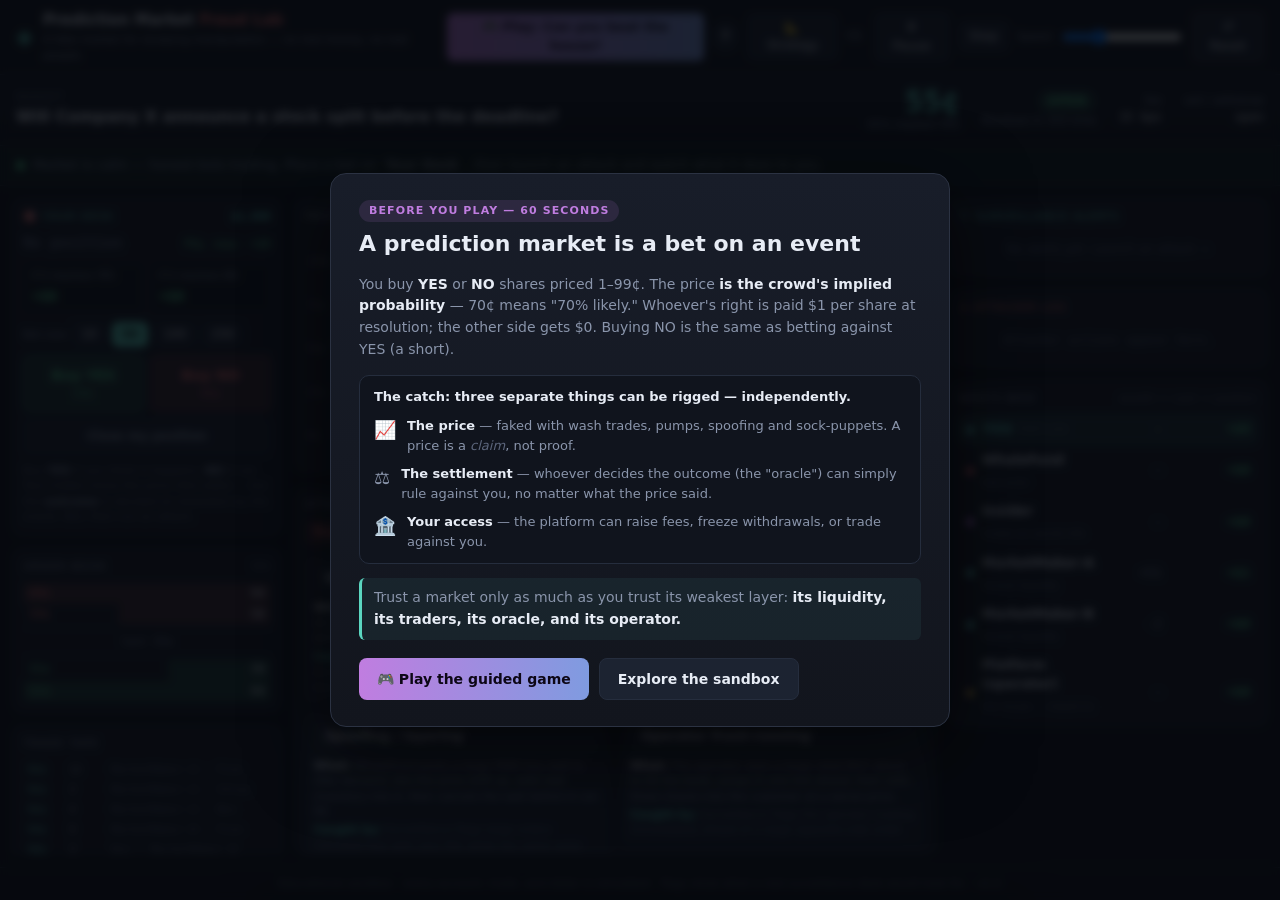
==== index.html @ 81615d9c "Story Mode: move Trade Tape to the (otherwise empty) right column (v1.2) In story mode the surveilla" ====
<!DOCTYPE html>
<html lang="en">
<head>
  <meta charset="UTF-8">
  <meta name="viewport" content="width=device-width, initial-scale=1.0">
  <title>Prediction Market Fraud Lab</title>
  <link rel="stylesheet" href="styles.css?v=12">
</head>
<body>
  <header class="topbar">
    <div class="brand">
      <span class="logo">◈</span>
      <div>
        <div class="btitle">Prediction Market <span>Fraud Lab</span></div>
        <div class="bsub">A fake market for studying manipulation — no real money, no real people.</div>
      </div>
    </div>
    <div class="controls">
      <button id="story-mode" class="story-cta">🎮 Play: Can you beat the house?</button>
      <button id="exit-story" class="warn">✕ Exit story</button>
      <button id="help-btn" title="How this works" aria-label="How this works">?</button>
      <button id="strategy-btn" title="Optimal strategy (game theory)" aria-label="Optimal strategy">📐 Strategy</button>
      <span class="tickno" id="tickno" title="Simulation tick (time step)">t0</span>
      <button id="pause" aria-label="Pause or resume the simulation">⏸ Pause</button>
      <button id="step" aria-label="Advance one tick">Step</button>
      <label class="speed-label" for="speed">Speed</label>
      <input id="speed" type="range" min="100" max="1000" value="350" aria-label="Simulation speed">
      <button id="reset" class="warn" title="Starts a brand-new simulation (clears the market and your money)" aria-label="Reset — start a new simulation">↺ Reset</button>
    </div>
  </header>

  <section class="marketbar">
    <div class="mq">
      <div class="mqlabel">MARKET</div>
      <div id="question" class="mqtext"></div>
      <div id="resnote" class="resnote"></div>
    </div>
    <div class="mstats">
      <div class="stat"><div id="price" class="big">--</div><div class="sl" id="prob">--</div></div>
      <div class="stat"><div id="status" class="status open">OPEN</div><div class="sl" id="countdown">--</div></div>
      <div class="stat small"><div class="sl">fee</div><div id="fee">15 bps</div></div>
      <div class="stat small"><div class="sl">sell / withdraw</div><div id="frozen" title="Can you exit your position right now?">open</div></div>
    </div>
  </section>

  <div id="banner" class="banner calm"></div>

  <main class="grid">
    <!-- left: your desk + order book + tape -->
    <div class="col left">
      <div class="panel desk">
        <div class="ptitle">🎯 Your Desk <span id="you-cash">$1,000</span></div>
        <div class="posrow">
          <div id="you-pos" class="posbig flat">No position</div>
          <div id="you-now" class="posnow up">P&L now: +$0</div>
        </div>
        <div class="payouts">
          <div class="pay"><span>If it resolves YES</span><b id="pay-yes" class="up">+$0</b></div>
          <div class="pay"><span>If it resolves NO</span><b id="pay-no" class="up">+$0</b></div>
        </div>
        <div id="you-impact" class="you-impact"></div>
        <div class="qtyrow">
          <span>Bet size</span>
          <button class="qbtn" data-q="10">10</button>
          <button class="qbtn" data-q="50">50</button>
          <button class="qbtn" data-q="100">100</button>
          <button class="qbtn" data-q="250">250</button>
        </div>
        <div class="tradebtns">
          <button id="buy-yes" class="tb yes">Buy YES <small id="yes-price">--</small></button>
          <button id="buy-no" class="tb no">Buy NO <small id="no-price">--</small></button>
        </div>
        <button id="close-pos" class="tb close">Close my position</button>
        <div class="deskhint">Buy <b>YES</b> if you think it happens, <b>NO</b> if not. Your trades move the price (the odds) — but the <b>outcome</b> is decided at resolution by the oracle. Bet, then run an attack.</div>
      </div>

      <div class="panel">
        <div class="ptitle">Order Book <span>YES</span></div>
        <div id="book" class="book"></div>
      </div>
      <div class="panel" id="panel-tape">
        <div class="ptitle">Trade Tape</div>
        <div id="tape" class="tape"></div>
      </div>
    </div>

    <!-- center: chart + attack console -->
    <div class="col center">
      <div class="panel chartpanel">
        <div class="ptitle">Price / Implied Probability <span>0–100¢ = implied % chance of YES</span></div>
        <canvas id="chart" role="img" aria-label="Price chart"></canvas>
        <div id="chart-sr" class="sr-only" aria-live="polite"></div>
      </div>

      <div id="lesson" class="lesson-card" role="region" aria-label="Attack lesson"></div>

      <div class="panel console">
        <div class="ptitle">Attack Console <span>click to run a manipulation against the live market</span></div>
        <div class="cats">
          <div class="catcol">
            <div class="cathead trade">Trade-based</div>
            <div id="cat-trade"></div>
          </div>
          <div class="catcol">
            <div class="cathead structure">Market structure</div>
            <div id="cat-structure"></div>
          </div>
          <div class="catcol">
            <div class="cathead oracle">Oracle / resolution</div>
            <div id="cat-oracle"></div>
            <div class="resolvebox">
              <div class="rlabel">Resolve the market:</div>
              <button id="resolve-honest" class="rbtn good">Honest</button>
              <button id="resolve-yes" class="rbtn bad">Corrupt → YES</button>
              <button id="resolve-no" class="rbtn bad">Corrupt → NO</button>
            </div>
          </div>
          <div class="catcol">
            <div class="cathead operator">Platform / operator</div>
            <div id="cat-operator"></div>
          </div>
        </div>
      </div>
    </div>

    <!-- right: surveillance + attackers + leaderboard -->
    <div class="col right">
      <div class="panel" id="panel-surv">
        <div class="ptitle surv">🛡 Surveillance Alerts</div>
        <div id="alerts" class="alerts"></div>
      </div>
      <div class="panel" id="panel-attacklog">
        <div class="ptitle atk">☠ Attacker Log</div>
        <div id="attacklog" class="attacklog"></div>
      </div>
      <div class="panel" id="panel-traders">
        <div class="ptitle">Who's Who <span>wealth = cash + position</span></div>
        <div id="traders" class="traders"></div>
      </div>
    </div>
  </main>

  <div id="toast" class="toast"></div>

  <!-- story mode: coach bar + reveal modal -->
  <div id="story-coach" class="story-coach">
    <div class="coach-main">
      <div class="coach-text"></div>
      <div id="dd-panel" class="dd-panel"></div>
    </div>
    <div class="coach-actions">
      <button class="story-btn coach-toggle on" id="coach-toggle" title="Toggle live coaching">🎓 Coach: ON</button>
      <span class="coach-spacer"></span>
      <button class="story-btn" id="coach-walk">🚶 Walk away</button>
      <button class="story-btn primary" id="coach-lockin">Lock in my bet ▶</button>
    </div>
  </div>
  <div id="story-modal" class="story-modal">
    <div class="story-card"></div>
  </div>

  <!-- game-theory strategy primer -->
  <div id="strategy-modal" class="story-modal">
    <div class="story-card"></div>
  </div>

  <!-- one-time framing / primer (reuses story-modal styling) -->
  <div id="primer-modal" class="story-modal">
    <div class="story-card">
      <div class="story-tag">Before you play — 60 seconds</div>
      <h2>A prediction market is a bet on an event</h2>
      <p>You buy <b class="up">YES</b> or <b class="down">NO</b> shares priced 1–99¢. The price <b>is the crowd's implied probability</b> — 70¢ means "70% likely." Whoever's right is paid $1 per share at resolution; the other side gets $0. Buying NO is the same as betting against YES (a short).</p>
      <div class="primer-stack">
        <div class="ps-head">The catch: three separate things can be rigged — independently.</div>
        <div class="ps-row"><span class="ps-ico">📈</span><div><b>The price</b> — faked with wash trades, pumps, spoofing and sock-puppets. A price is a <i>claim</i>, not proof.</div></div>
        <div class="ps-row"><span class="ps-ico">⚖️</span><div><b>The settlement</b> — whoever decides the outcome (the "oracle") can simply rule against you, no matter what the price said.</div></div>
        <div class="ps-row"><span class="ps-ico">🏦</span><div><b>Your access</b> — the platform can raise fees, freeze withdrawals, or trade against you.</div></div>
      </div>
      <p class="primer-tp">Trust a market only as much as you trust its weakest layer: <b>its liquidity, its traders, its oracle, and its operator.</b></p>
      <div class="story-actions">
        <button class="story-btn primary" id="primer-play">🎮 Play the guided game</button>
        <button class="story-btn" id="primer-explore">Explore the sandbox</button>
      </div>
    </div>
  </div>

  <!-- graceful startup failure -->
  <div id="startup-error" class="startup-error">
    <div class="se-card">
      <div class="se-title">⚠️ The simulation couldn't start</div>
      <div class="se-detail"></div>
      <button class="story-btn" onclick="location.reload()">Reload</button>
    </div>
  </div>

  <footer class="foot">
    Educational sandbox · every account, trade, and dollar is simulated · flags show what a real surveillance desk would look for.
    <span class="ver" id="ver"></span>
  </footer>

  <script src="js/engine.js?v=12"></script>
  <script src="js/bots.js?v=12"></script>
  <script src="js/scenarios.js?v=12"></script>
  <script src="js/surveillance.js?v=12"></script>
  <script src="js/story.js?v=12"></script>
  <script src="js/replay.js?v=12"></script>
  <script src="js/ui.js?v=12"></script>
  <script src="js/main.js?v=12"></script>
  <script src="js/smoketest.js?v=12"></script>
</body>
</html>
---- styles.css ----
:root{
  --bg:#0d1017; --panel:#161b26; --panel2:#1c2331; --line:#252d3d;
  --ink:#e7ecf5; --dim:#8a95ab; --dimmer:#5c667c;
  --teal:#5bd6c0; --red:#ef6f6c; --amber:#e0b341; --purple:#c07de0; --blue:#7f9be0;
  --up:#4fd18b; --down:#ef6f6c;
}
*{box-sizing:border-box}
html,body{margin:0;height:100%}
body{
  background:var(--bg); color:var(--ink);
  font:13px/1.45 ui-sans-serif,system-ui,-apple-system,Segoe UI,Roboto,sans-serif;
  display:flex; flex-direction:column; min-height:100vh;
}
button{font:inherit;cursor:pointer;border:1px solid var(--line);background:var(--panel2);color:var(--ink);
  border-radius:6px;padding:5px 10px}
button:hover{border-color:var(--dim)}
button.warn{border-color:#5a3a3a}
.bad{color:var(--red)} .good{color:var(--up)}

/* top bar */
.topbar{display:flex;justify-content:space-between;align-items:center;padding:10px 16px;
  border-bottom:1px solid var(--line);background:#10141d}
.brand{display:flex;gap:10px;align-items:center}
.logo{font-size:22px;color:var(--teal)}
.btitle{font-weight:700;font-size:15px}
.btitle span{color:var(--red)}
.bsub{color:var(--dim);font-size:11px}
.controls{display:flex;gap:8px;align-items:center}
.tickno{font-family:ui-monospace,monospace;color:var(--dim);margin-right:4px}
#speed{width:120px}

/* market bar */
.marketbar{display:flex;justify-content:space-between;align-items:center;gap:20px;
  padding:12px 16px;background:linear-gradient(180deg,#141a26,#10141d);border-bottom:1px solid var(--line)}
.mqlabel{font-size:10px;letter-spacing:.12em;color:var(--dimmer)}
.mqtext{font-size:16px;font-weight:600;max-width:640px}
.resnote{display:none;margin-top:5px;font-size:12px;color:var(--amber);background:rgba(224,179,65,.08);
  padding:4px 8px;border-radius:5px;border:1px solid rgba(224,179,65,.25)}
.mstats{display:flex;gap:22px;align-items:center}
.stat{text-align:right}
.stat .big{font-size:30px;font-weight:800;font-family:ui-monospace,monospace;color:var(--teal);line-height:1}
.stat .sl{font-size:11px;color:var(--dim)}
.stat.small{font-size:12px}
.stat.small #fee,.stat.small #frozen{font-family:ui-monospace,monospace}
#frozen.bad{color:var(--red);font-weight:700}
.status{display:inline-block;padding:3px 10px;border-radius:20px;font-weight:700;font-size:12px;letter-spacing:.05em}
.status.open{background:rgba(79,209,139,.15);color:var(--up)}
.status.frozen{background:rgba(224,179,65,.15);color:var(--amber)}
.status.resolved{background:rgba(127,155,224,.15);color:var(--blue)}

/* narration banner */
.banner{padding:10px 16px;font-size:13px;display:flex;align-items:center;gap:8px;border-bottom:1px solid var(--line);min-height:40px}
.banner b{font-weight:700}
.banner .pdot{width:9px;height:9px;border-radius:50%;flex:0 0 auto;background:var(--up);box-shadow:0 0 0 0 rgba(79,209,139,.5);animation:pulse 1.8s infinite}
.banner.calm{background:rgba(79,209,139,.06);color:var(--dim)}
.banner.play{color:var(--ink)}
.banner.play .pdot{background:var(--red)}
.banner.play.trade{background:rgba(239,111,108,.12)} .banner.play.trade .pdot{background:var(--red)}
.banner.play.structure{background:rgba(127,155,224,.12)} .banner.play.structure .pdot{background:var(--blue)}
.banner.play.oracle{background:rgba(192,125,224,.12)} .banner.play.oracle .pdot{background:var(--purple)}
.banner.play.operator{background:rgba(224,179,65,.12)} .banner.play.operator .pdot{background:var(--amber)}
.banner .pactor{font-weight:700;color:var(--amber)}
.banner.warn{background:rgba(224,179,65,.14);color:var(--amber)}
.banner.resolved{background:rgba(127,155,224,.14);color:var(--ink)}
.banner .youtag{margin-left:6px;font-weight:700;color:var(--teal)}
@keyframes pulse{0%{box-shadow:0 0 0 0 rgba(239,111,108,.5)}70%{box-shadow:0 0 0 7px rgba(239,111,108,0)}100%{box-shadow:0 0 0 0 rgba(239,111,108,0)}}

/* your desk */
.desk{border:1px solid #2b6a5f;background:linear-gradient(180deg,#16241f,#161b26)}
.desk .ptitle{color:var(--teal)}
.desk .ptitle span{color:var(--teal);font-weight:700;font-family:ui-monospace,monospace}
.posrow{display:flex;justify-content:space-between;align-items:baseline;margin-bottom:8px}
.posbig{font-size:20px;font-weight:800;font-family:ui-monospace,monospace}
.posbig.yes{color:var(--up)} .posbig.no{color:var(--red)} .posbig.flat{color:var(--dimmer);font-size:15px}
.posnow{font-size:12px;font-family:ui-monospace,monospace}
.posnow.up{color:var(--up)} .posnow.down{color:var(--down)}
.payouts{display:grid;grid-template-columns:1fr 1fr;gap:6px;margin-bottom:9px}
.pay{background:#10151d;border:1px solid var(--line);border-radius:6px;padding:6px 8px;display:flex;flex-direction:column;gap:2px}
.pay span{font-size:10px;color:var(--dim)}
.pay b{font-family:ui-monospace,monospace;font-size:14px}
.pay .up{color:var(--up)} .pay .down{color:var(--down)}
.you-impact{display:none;font-size:12px;margin-bottom:9px;padding:7px 10px;border-radius:6px;line-height:1.4}
.you-impact b{font-family:ui-monospace,monospace}
.you-impact.up{background:rgba(79,209,139,.1);border:1px solid rgba(79,209,139,.3);color:var(--up)}
.you-impact.down{background:rgba(239,111,108,.1);border:1px solid rgba(239,111,108,.3);color:var(--down)}
.you-impact.hint{background:rgba(224,179,65,.08);border:1px solid rgba(224,179,65,.25);color:var(--amber)}

.qtyrow{display:flex;align-items:center;gap:5px;margin-bottom:8px;font-size:11px;color:var(--dim)}
.qbtn{padding:3px 9px;font-size:12px}
.qbtn.sel{background:var(--teal);color:#08120f;border-color:var(--teal);font-weight:700}
.tradebtns{display:grid;grid-template-columns:1fr 1fr;gap:6px;margin-bottom:6px}
.tb{font-weight:700;padding:9px;font-size:14px}
.tb small{display:block;font-weight:500;opacity:.8;font-size:11px}
.tb.yes{background:rgba(79,209,139,.15);border-color:#2b6a5f;color:var(--up)}
.tb.yes:hover{background:rgba(79,209,139,.28)}
.tb.no{background:rgba(239,111,108,.15);border-color:#6a3634;color:var(--red)}
.tb.no:hover{background:rgba(239,111,108,.28)}
.tb.close{width:100%;font-size:12px;font-weight:600;color:var(--dim)}
.tb:disabled{opacity:.4;cursor:not-allowed}
.deskhint{font-size:11px;color:var(--dimmer);margin-top:8px;line-height:1.4}
.deskhint b{color:var(--dim)}

/* toast */
.toast{position:fixed;left:50%;bottom:26px;transform:translateX(-50%) translateY(20px);
  background:#1c2331;border:1px solid var(--line);color:var(--ink);padding:10px 16px;border-radius:8px;
  font-size:13px;box-shadow:0 8px 30px rgba(0,0,0,.5);opacity:0;pointer-events:none;transition:.25s;max-width:70vw;z-index:50}
.toast.show{opacity:1;transform:translateX(-50%) translateY(0)}
.toast.bad{border-color:var(--red);color:#ffd9d8}
.toast.warn{border-color:var(--amber)}

/* grid */
.grid{display:grid;grid-template-columns:270px 1fr 320px;gap:12px;padding:12px;flex:1;min-height:0}
.col{display:flex;flex-direction:column;gap:12px;min-height:0;overflow-y:auto;overflow-x:hidden}
/* panels keep their natural height; the column scrolls if the stack is too tall
   (never shrink a panel below its content — that causes overlap) */
.panel{background:var(--panel);border:1px solid var(--line);border-radius:10px;padding:10px;min-height:0;flex:0 0 auto}
.ptitle{font-size:11px;letter-spacing:.08em;text-transform:uppercase;color:var(--dim);
  margin-bottom:8px;display:flex;justify-content:space-between;align-items:baseline}
.ptitle span{color:var(--dimmer);text-transform:none;letter-spacing:0;font-size:11px}
.ptitle.surv{color:var(--teal)} .ptitle.atk{color:var(--red)}

/* order book */
.book{font-family:ui-monospace,monospace;font-size:12px}
.brow{position:relative;display:flex;justify-content:space-between;padding:2px 6px;border-radius:3px}
.brow .depth{position:absolute;top:0;bottom:0;right:0;opacity:.18;border-radius:3px}
.depth.ask{background:var(--red)} .depth.bid{background:var(--up)}
.brow .bp,.brow .bq{position:relative;z-index:1}
.brow.ask .bp{color:var(--red)} .brow.bid .bp{color:var(--up)}
.bmid{text-align:center;color:var(--dim);padding:5px 0;border-top:1px dashed var(--line);border-bottom:1px dashed var(--line);margin:3px 0;font-size:11px}

/* tape */
.tape{font-family:ui-monospace,monospace;font-size:11px;max-height:220px;overflow:auto}
.trow{display:flex;gap:8px;padding:2px 4px;align-items:center}
.trow .tp{color:var(--teal);width:34px}
.trow .tq{color:var(--dim);width:34px}
.trow .tn{color:var(--dimmer);flex:1;white-space:nowrap;overflow:hidden;text-overflow:ellipsis}
.tag{font-size:9px;padding:1px 5px;border-radius:8px;text-transform:uppercase;letter-spacing:.05em}
.tag.wash{background:rgba(239,111,108,.2);color:var(--red)}

/* chart */
.chartpanel{flex:0 0 auto}
#chart{width:100%;height:230px;display:block}

/* console */
.console{flex:1;overflow:auto}
.cats{display:grid;grid-template-columns:1fr 1fr;gap:12px}
.cathead{font-weight:700;font-size:12px;padding:4px 8px;border-radius:6px;margin-bottom:8px;display:inline-block}
.cathead.trade{background:rgba(239,111,108,.15);color:var(--red)}
.cathead.structure{background:rgba(127,155,224,.15);color:var(--blue)}
.cathead.oracle{background:rgba(192,125,224,.15);color:var(--purple)}
.cathead.operator{background:rgba(224,179,65,.15);color:var(--amber)}
.attack{background:var(--panel2);border:1px solid var(--line);border-radius:8px;padding:8px;margin-bottom:8px}
.atk-btn{width:100%;text-align:left;font-weight:600;margin-bottom:6px;background:#222b3c}
.atk-btn:hover{background:#2a3550}
.atk-info{font-size:11px;color:var(--dim);line-height:1.4}
.atk-info b{color:var(--ink);font-weight:600}
.atk-how{margin-top:3px;color:var(--dimmer)}
.atk-how b{color:var(--teal)}
.resolvebox{background:var(--panel2);border:1px solid var(--line);border-radius:8px;padding:8px;margin-top:4px}
.rlabel{font-size:11px;color:var(--dim);margin-bottom:6px}
.rbtn{margin-right:6px;margin-bottom:4px;font-weight:600}

/* alerts */
.alerts{display:flex;flex-direction:column;gap:8px;max-height:280px;overflow:auto}
.alert{border-radius:8px;padding:8px;border-left:3px solid var(--dim);background:var(--panel2)}
.alert.high{border-left-color:var(--red)} .alert.med{border-left-color:var(--amber)} .alert.low{border-left-color:var(--blue)}
.ahead{display:flex;gap:6px;align-items:center;margin-bottom:3px}
.sev{font-size:9px;font-weight:700;text-transform:uppercase;padding:1px 6px;border-radius:8px;letter-spacing:.05em}
.sev.high{background:rgba(239,111,108,.2);color:var(--red)}
.sev.med{background:rgba(224,179,65,.2);color:var(--amber)}
.sev.low{background:rgba(127,155,224,.2);color:var(--blue)}
.atitle{font-weight:700;font-size:12px}
.acount{margin-left:auto;color:var(--dimmer);font-size:11px}
.adetail{font-size:11px;color:var(--dim);line-height:1.4}
.empty{color:var(--dimmer);font-size:12px;padding:8px;text-align:center}

/* attacker log */
.attacklog{font-family:ui-monospace,monospace;font-size:11px;max-height:170px;overflow:auto;display:flex;flex-direction:column;gap:2px}
.logrow{display:flex;gap:8px}
.logrow .lt{color:var(--dimmer);width:30px;flex:0 0 auto}
.logrow .lm{color:var(--red);opacity:.9}

/* traders */
.traders{display:flex;flex-direction:column;gap:2px;max-height:300px;overflow:auto}
.lrow{display:flex;align-items:center;gap:8px;padding:4px 6px;border-radius:6px;border:1px solid transparent}
.lrow.flagged{background:rgba(239,111,108,.08)}
.lrow.you{background:rgba(91,214,192,.1);border-color:#2b6a5f}
.lrow.you .nn{color:var(--teal)}
.lrow.acting{border-color:var(--amber);background:rgba(224,179,65,.1)}
.tag.acting{background:var(--amber);color:#1a1405;font-size:9px;font-weight:700;animation:pulse 1.6s infinite}
.dot{width:8px;height:8px;border-radius:50%;flex:0 0 auto}
.lname{flex:1;display:flex;gap:6px;align-items:center;flex-wrap:wrap}
.lname .nn{font-weight:600}
.lname .kk{font-size:10px;color:var(--dimmer)}
.tag.flag{background:rgba(239,111,108,.18);color:var(--red);font-size:9px}
.lpos{font-family:ui-monospace,monospace;width:52px;text-align:right;color:var(--dim)}
.lpnl{font-family:ui-monospace,monospace;width:80px;text-align:right;font-weight:600}
.lpnl.up{color:var(--up)} .lpnl.down{color:var(--down)}

.foot{padding:8px 16px;color:var(--dimmer);font-size:11px;text-align:center;border-top:1px solid var(--line)}

/* ---- story mode: header toggle ---- */
.story-cta{background:linear-gradient(90deg,#c07de0,#7f9be0);color:#0d0716;font-weight:700;border:none}
.story-cta:hover{filter:brightness(1.1)}
#exit-story{display:none}
body.story #story-mode{display:none}
body.story #exit-story{display:inline-block}
body.story #step,body.story #reset{display:none}
/* hide the intel + attack console + operator-secret stats while the con plays out.
   The right column stays visible — the Trade Tape is moved into it (via JS) so the
   left column (Desk + Order Book) isn't crowded. */
body.story #panel-surv,body.story #panel-attacklog,body.story #panel-traders,
body.story .console,body.story .stat.small{display:none}
body.story .col.right:empty{display:none}

/* ---- coach bar (betting phase) ---- */
.story-coach{position:fixed;left:50%;bottom:0;transform:translateX(-50%) translateY(110%);
  width:min(760px,94vw);background:linear-gradient(180deg,#1e2233,#171b28);
  border:1px solid #3a3560;border-bottom:none;border-radius:12px 12px 0 0;
  padding:14px 18px;display:flex;gap:16px;align-items:center;justify-content:space-between;
  box-shadow:0 -8px 40px rgba(0,0,0,.5);transition:.35s;z-index:60}
.story-coach.show{transform:translateX(-50%) translateY(0)}
.story-coach .coach-text{font-size:14px;line-height:1.4}
.story-coach .coach-text b{color:var(--teal)}
.story-coach .story-btn{white-space:nowrap}

/* ---- reveal modal ---- */
.story-modal{position:fixed;inset:0;background:rgba(6,8,13,.82);backdrop-filter:blur(4px);
  display:none;align-items:center;justify-content:center;padding:20px;z-index:70}
.story-modal.show{display:flex}
.story-card{background:linear-gradient(180deg,#181d29,#12151d);border:1px solid #2b3242;
  border-radius:16px;padding:26px 28px;max-width:620px;width:100%;max-height:90vh;overflow:auto;
  box-shadow:0 24px 80px rgba(0,0,0,.6)}
.story-card h2{margin:6px 0 12px;font-size:22px}
.story-card p{color:var(--dim);line-height:1.55;font-size:14px}
.story-card b{color:var(--ink)}
.story-tag{display:inline-block;font-size:11px;letter-spacing:.1em;text-transform:uppercase;
  color:var(--purple);background:rgba(192,125,224,.12);padding:3px 10px;border-radius:20px;font-weight:700}
.story-tag.reveal{color:var(--red);background:rgba(239,111,108,.12)}
.story-q{font-size:16px;font-weight:600;margin:14px 0;padding:12px 14px;background:#10141d;border:1px solid var(--line);border-radius:8px}
.story-gotcha{font-size:14.5px;line-height:1.55;color:var(--ink);background:rgba(239,111,108,.09);
  border:1px solid rgba(239,111,108,.3);border-radius:8px;padding:11px 13px;margin:6px 0 14px}
.story-gotcha b{color:#ffd0cf} .story-gotcha i{color:var(--dim);font-style:italic}
.story-pnl{font-size:17px;margin:14px 0 6px}
.story-pnl.down b{color:var(--down)} .story-pnl.up b{color:var(--up)}
.story-bullets{margin:12px 0;padding-left:20px;color:var(--dim);line-height:1.6;font-size:14px}
.story-bullets li{margin-bottom:8px}
.story-culprit{background:rgba(239,111,108,.08);border:1px solid rgba(239,111,108,.25);border-radius:8px;padding:10px 12px;font-size:13px;color:var(--dim);margin:10px 0}
.story-lesson{background:rgba(91,214,192,.07);border-left:3px solid var(--teal);border-radius:6px;
  padding:10px 14px;font-size:13.5px;color:var(--ink);line-height:1.55;margin:14px 0}
/* replay widget */
.replay{margin:16px 0;background:#0f131b;border:1px solid var(--line);border-radius:10px;padding:12px}
.replay-head{font-size:12px;font-weight:700;color:var(--teal);margin-bottom:8px;letter-spacing:.03em}
#replay-canvas{width:100%;height:130px;display:block;border-radius:6px}
.replay-callout{min-height:44px;margin:8px 0 4px;display:flex;gap:10px;align-items:flex-start;
  background:#12161f;border:1px solid var(--line);border-radius:8px;padding:9px 11px;font-size:12.5px;line-height:1.45;color:var(--dim);border-left-width:3px}
.replay-callout b{color:var(--ink)}
.replay-callout .rc-icon{font-size:16px;flex:0 0 auto;line-height:1.3}
.replay-callout .rc-dim{color:var(--dimmer)}
.replay-callout.you{border-left-color:var(--teal);background:rgba(91,214,192,.07)}
.replay-callout.pump,.replay-callout.dump,.replay-callout.wash{border-left-color:var(--red);background:rgba(239,111,108,.06)}
.replay-callout.insider{border-left-color:var(--purple);background:rgba(192,125,224,.06)}
.replay-callout.fees,.replay-callout.freeze{border-left-color:var(--amber);background:rgba(224,179,65,.06)}
.replay-callout.resolve{border-left-color:var(--blue);background:rgba(127,155,224,.06)}
.replay-controls{display:flex;gap:10px;align-items:center;margin-top:6px}
.replay-play{flex:0 0 auto;font-size:12px;padding:5px 12px;min-width:110px}
#replay-scrub{flex:1}
.replay-chips{display:flex;flex-wrap:wrap;gap:6px;margin-top:10px}
.rchip{font-size:11px;padding:3px 9px;border-radius:20px;background:#161b26;border:1px solid var(--line);color:var(--dim)}
.rchip:hover{border-color:var(--dim);color:var(--ink)}
.rchip.you{border-color:#2b6a5f;color:var(--teal)}
.rchip.pump,.rchip.dump,.rchip.wash{border-color:#5a3634}
.rchip.insider{border-color:#4a3560}
.rchip.fees,.rchip.freeze{border-color:#5a4a20}

.story-tape{margin:12px 0}
.story-tape summary{cursor:pointer;color:var(--dim);font-size:12px}
.rlogs{margin-top:8px;max-height:170px;overflow:auto;font-family:ui-monospace,monospace;font-size:11px}
.rlog{display:flex;gap:8px;padding:2px 0;color:var(--red);opacity:.85}
.rlog span{color:var(--dimmer);flex:0 0 34px}
.story-fine{margin-top:14px;font-size:12px;color:var(--dimmer)}
.story-actions{display:flex;gap:10px;margin-top:18px;flex-wrap:wrap}
.story-btn{padding:10px 18px;font-size:14px;font-weight:600;border-radius:8px}
.story-btn.primary{background:linear-gradient(90deg,#c07de0,#7f9be0);color:#0d0716;border:none}
.story-btn.primary:hover{filter:brightness(1.1)}
.fin-score{display:flex;align-items:center;gap:16px;margin:16px 0;font-family:ui-monospace,monospace}
.fin-score div{display:flex;flex-direction:column}
.fin-score span{font-size:11px;color:var(--dim)}
.fin-score b{font-size:24px}
.fin-score .arrow{font-size:24px;color:var(--dimmer);flex-direction:row}
.fin-rows{margin:12px 0;border-top:1px solid var(--line);border-bottom:1px solid var(--line);padding:8px 0}
.fin-row{display:flex;justify-content:space-between;padding:4px 0;font-size:13px;color:var(--dim)}
.fin-row b{font-family:ui-monospace,monospace}
.fin-total{text-align:right;font-size:15px;margin:10px 0;font-family:ui-monospace,monospace}
.up{color:var(--up)} .down{color:var(--down)}

/* scrollbars */
::-webkit-scrollbar{width:8px;height:8px}
::-webkit-scrollbar-thumb{background:#2a3346;border-radius:4px}

@media (max-width:1200px){
  body{height:auto}
  .grid{display:block;flex:none;height:auto;min-height:0;padding:12px}
  .col{min-height:auto;margin-bottom:12px}
  .col:last-child{margin-bottom:0}
  .console{overflow:visible}
  /* let panels show their full content; the page scrolls instead */
  .alerts,.attacklog,.tape,.traders{max-height:none}
  #chart{height:200px}
  .marketbar{flex-wrap:wrap;gap:10px}
}
@media (max-width:820px){
  .cats{grid-template-columns:1fr}
}

/* ================= review pass: a11y, lesson card, primer, errors ========= */
.sr-only{position:absolute;width:1px;height:1px;padding:0;margin:-1px;overflow:hidden;clip:rect(0,0,0,0);white-space:nowrap;border:0}
:focus-visible{outline:2px solid var(--teal);outline-offset:2px;border-radius:4px}
.speed-label{font-size:11px;color:var(--dim)}
#help-btn{font-weight:700;width:28px;text-align:center;padding:5px 0;border-radius:50%}
.ver{color:var(--dimmer);font-variant-numeric:tabular-nums}

/* confidence badges on alerts */
.conf{font-size:9px;font-weight:700;text-transform:uppercase;letter-spacing:.05em;padding:1px 6px;border-radius:8px}
.conf.confirmed{background:rgba(239,111,108,.22);color:#ff9c9a}
.conf.suspected{background:rgba(138,149,171,.18);color:var(--dim)}

/* lesson card (sandbox post-attack) */
.lesson-card{display:none;background:linear-gradient(180deg,#1b1622,#14131c);border:1px solid #3a2f4a;
  border-radius:10px;padding:12px 14px}
.lesson-head{display:flex;align-items:center;gap:8px;margin-bottom:10px}
.lesson-kicker{font-size:10px;letter-spacing:.1em;text-transform:uppercase;color:var(--purple);
  background:rgba(192,125,224,.14);padding:2px 8px;border-radius:20px;font-weight:700}
.lesson-head b{font-size:14px}
.lesson-x{margin-left:auto;background:transparent;border:none;color:var(--dim);font-size:13px;padding:2px 6px}
.lesson-x:hover{color:var(--ink)}
.lesson-grid{display:grid;grid-template-columns:1fr 1fr;gap:8px}
.lz{background:#100e16;border:1px solid var(--line);border-radius:8px;padding:8px 10px;font-size:12px;line-height:1.45;color:var(--dim)}
.lz.wide{grid-column:1 / -1}
.lz b{font-family:ui-monospace,monospace}
.lz-l{display:block;font-size:10px;letter-spacing:.05em;text-transform:uppercase;font-weight:700;margin-bottom:3px}
.lz-l.ok{color:var(--up)} .lz-l.bad{color:var(--red)} .lz-l.warn{color:var(--amber)}
.lz-l.cost{color:var(--teal)} .lz-l.prot{color:var(--blue)}

/* primer / framing modal extras (reuses .story-modal/.story-card) */
.primer-stack{background:#10141d;border:1px solid var(--line);border-radius:10px;padding:12px 14px;margin:14px 0}
.ps-head{font-weight:700;font-size:13px;margin-bottom:10px}
.ps-row{display:flex;gap:11px;align-items:flex-start;font-size:13px;color:var(--dim);line-height:1.5;margin-bottom:9px}
.ps-row:last-child{margin-bottom:0}
.ps-ico{font-size:18px;flex:0 0 auto}
.ps-row b{color:var(--ink)} .ps-row i{color:var(--dimmer);font-style:italic}
.primer-tp{background:rgba(91,214,192,.07);border-left:3px solid var(--teal);border-radius:6px;padding:9px 12px;font-size:13px}

/* finale 3-risk summary */
.fin-risks{margin:14px 0;background:#10141d;border:1px solid var(--line);border-radius:10px;padding:12px 14px}
.fin-risks-h{font-weight:700;font-size:13px;margin-bottom:10px}
.fr-row{display:flex;gap:11px;align-items:flex-start;font-size:12.5px;color:var(--dim);line-height:1.5;margin-bottom:8px}
.fr-row:last-child{margin-bottom:0}
.fr-ico{font-size:16px;flex:0 0 auto} .fr-row b{color:var(--ink)} .fr-row i{color:var(--dimmer);font-style:italic}

/* graceful startup error */
.startup-error{display:none;position:fixed;inset:0;background:rgba(6,8,13,.9);z-index:100;
  align-items:center;justify-content:center;padding:20px}
.se-card{background:#1a1015;border:1px solid #6a3634;border-radius:14px;padding:24px 28px;max-width:460px;text-align:center}
.se-title{font-size:18px;font-weight:700;color:var(--red);margin-bottom:10px}
.se-detail{color:var(--dim);font-size:13px;line-height:1.5;margin-bottom:16px}

/* smoke test overlay */
#smoke-overlay{position:fixed;right:16px;bottom:16px;z-index:120;max-width:420px;font-size:12px}
.smoke-card{background:#12151d;border:1px solid var(--line);border-radius:10px;padding:12px 14px;box-shadow:0 10px 40px rgba(0,0,0,.6)}
.smoke-card.pass{border-color:#2b6a5f} .smoke-card.fail{border-color:#6a3634}
.smoke-h{font-weight:700;font-size:13px;margin-bottom:8px}
.smoke-h span{float:right;color:var(--dimmer);font-family:ui-monospace,monospace}
.smoke-row{padding:2px 0;color:var(--dim)} .smoke-row.f{color:var(--red)}
.smoke-row em{color:var(--dimmer);font-style:normal;font-family:ui-monospace,monospace}
.smoke-card button{margin-top:8px}

/* ============ story v2: due diligence, walk-away, counterfactual ========= */
.story-coach{flex-direction:column;align-items:stretch;gap:10px}
.coach-main{display:flex;flex-direction:column;gap:8px}
.coach-actions{display:flex;gap:10px;justify-content:flex-end}
.dd-panel{font-size:12px}
.dd-head{color:var(--dim);margin-bottom:6px}
.dd-budget{margin-left:8px;color:var(--dimmer)} .dd-budget b{color:var(--teal)}
.dd-clues{display:flex;flex-wrap:wrap;gap:6px}
.dd-btn{font-size:11px;padding:4px 10px;border-radius:20px;background:#161b26;border:1px dashed #3a4358;color:var(--dim)}
.dd-btn:hover{border-color:var(--teal);color:var(--ink)}
.dd-clue{flex:1 1 100%;background:rgba(224,179,65,.08);border:1px solid rgba(224,179,65,.25);border-radius:6px;padding:6px 9px;color:#e8cf8a;font-size:12px;line-height:1.4}
.story-mission{background:rgba(91,214,192,.08);border-left:3px solid var(--teal);border-radius:6px;padding:9px 12px;font-size:13.5px;margin:12px 0}
.story-counter{background:rgba(127,155,224,.08);border:1px solid rgba(127,155,224,.25);border-radius:8px;padding:10px 12px;font-size:13px;color:var(--dim);line-height:1.5;margin:10px 0}
.story-counter b{color:var(--ink)}
.story-culprit em{font-style:normal}
.fin-tally{text-align:center;font-size:13px;color:var(--dim);margin:10px 0} .fin-tally b{font-family:ui-monospace,monospace;color:var(--ink)}
.fin-row em{color:var(--dimmer);font-style:normal;font-size:11px;text-transform:uppercase;letter-spacing:.04em;margin-left:6px}

/* ============ coaching + game theory ========= */
.coach-feed{display:flex;flex-direction:column;gap:5px}
.coach-tip{background:rgba(224,179,65,.08);border:1px solid rgba(224,179,65,.22);border-radius:6px;padding:6px 9px;font-size:12px;color:#e8cf8a;line-height:1.4;animation:tipIn .3s ease}
.coach-tip.react{background:rgba(91,214,192,.1);border-color:rgba(91,214,192,.35);color:var(--teal);font-weight:600}
.coach-tip.dim{background:transparent;border-color:var(--line);color:var(--dimmer)}
@keyframes tipIn{from{opacity:0;transform:translateY(-4px)}to{opacity:1;transform:none}}
.coach-toggle.on{border-color:#2b6a5f;color:var(--teal)}
.coach-spacer{flex:1}

.story-optimal{background:rgba(192,125,224,.08);border:1px solid rgba(192,125,224,.3);border-radius:8px;padding:10px 12px;margin:12px 0}
.so-h{font-size:13.5px;color:var(--ink)}
.so-h b{color:var(--purple)}
.so-ev{font-family:ui-monospace,monospace;font-size:11px;color:var(--dim);margin-left:6px;background:rgba(255,255,255,.05);padding:1px 6px;border-radius:6px}
.so-why{font-size:12.5px;color:var(--dim);line-height:1.5;margin-top:5px}
.so-you{font-size:12.5px;font-weight:600;margin-top:7px}
.so-you.good{color:var(--up)} .so-you.bad{color:var(--red)}

.strat-list{display:flex;flex-direction:column;gap:10px;margin:14px 0}
.strat-row{display:flex;gap:12px;align-items:flex-start}
.strat-ico{font-size:20px;flex:0 0 auto}
.strat-row b{font-size:14px}
.strat-d{font-size:13px;color:var(--dim);line-height:1.5;margin-top:2px}
.fin-opt{color:var(--purple);font-size:12px}
#strategy-btn{font-size:12px}

/* clean/legit markets */
.story-clean{background:rgba(79,209,139,.08);border:1px solid rgba(79,209,139,.3);border-radius:8px;padding:10px 12px;font-size:13px;color:var(--dim);line-height:1.5;margin:10px 0}
.story-clean b{color:var(--up)}
.story-pnl.warnclr{color:var(--amber)} .story-pnl.warnclr b{color:var(--amber)}
.dd-clue:has(> :first-child),.coach-tip{overflow-wrap:anywhere}
.coach-tip.good{background:rgba(79,209,139,.08);border-color:rgba(79,209,139,.32);color:#7fe0b0}
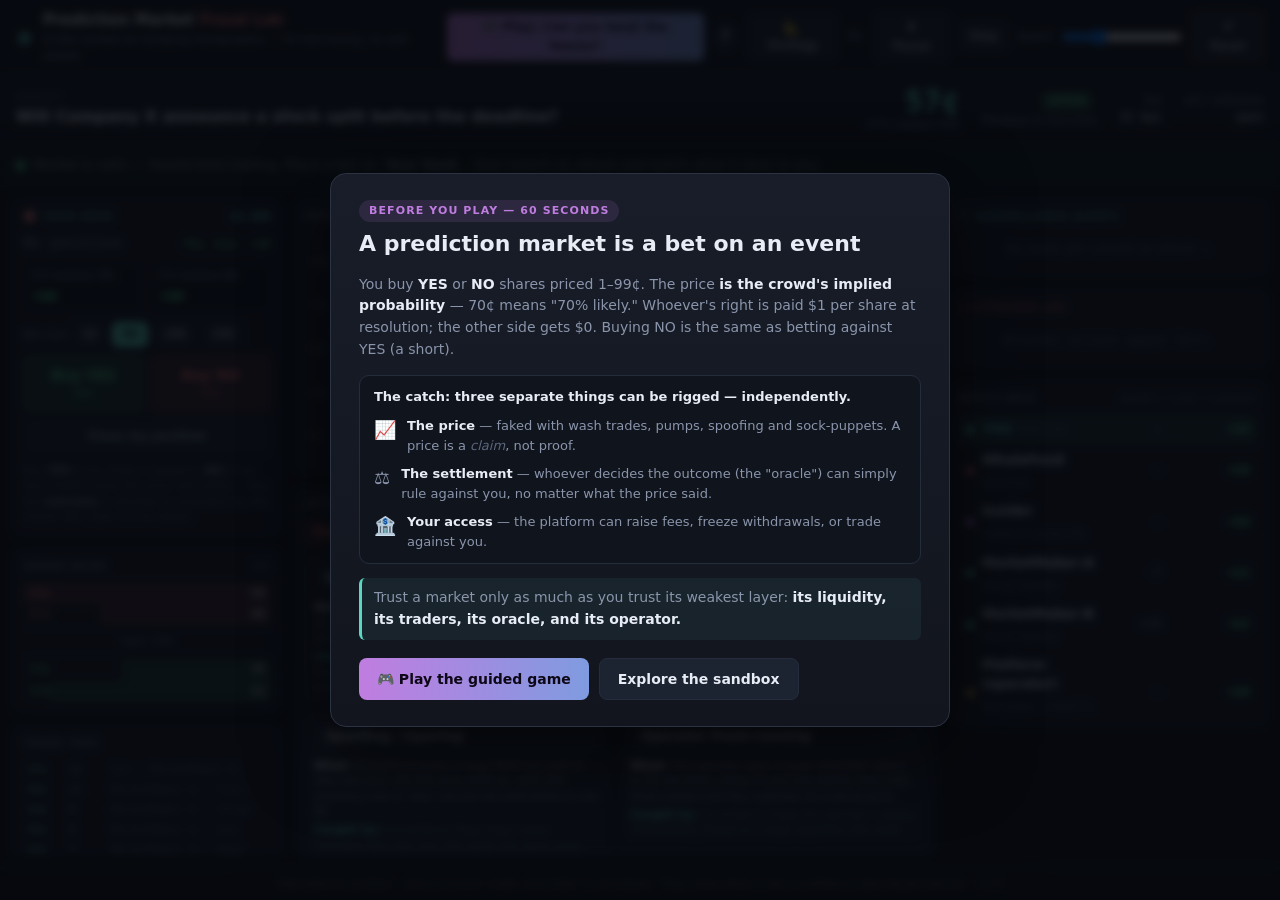
==== commit 5302b8f6: "Add 'source_conflict' scenario: conflicted oracle source / real-world manipulation (v1.3) Answers "w" ====
--- a/index.html
+++ b/index.html
@@ -4,7 +4,7 @@
   <meta charset="UTF-8">
   <meta name="viewport" content="width=device-width, initial-scale=1.0">
   <title>Prediction Market Fraud Lab</title>
-  <link rel="stylesheet" href="styles.css?v=12">
+  <link rel="stylesheet" href="styles.css?v=13">
 </head>
 <body>
   <header class="topbar">
@@ -198,14 +198,14 @@
     <span class="ver" id="ver"></span>
   </footer>
 
-  <script src="js/engine.js?v=12"></script>
-  <script src="js/bots.js?v=12"></script>
-  <script src="js/scenarios.js?v=12"></script>
-  <script src="js/surveillance.js?v=12"></script>
-  <script src="js/story.js?v=12"></script>
-  <script src="js/replay.js?v=12"></script>
-  <script src="js/ui.js?v=12"></script>
-  <script src="js/main.js?v=12"></script>
-  <script src="js/smoketest.js?v=12"></script>
+  <script src="js/engine.js?v=13"></script>
+  <script src="js/bots.js?v=13"></script>
+  <script src="js/scenarios.js?v=13"></script>
+  <script src="js/surveillance.js?v=13"></script>
+  <script src="js/story.js?v=13"></script>
+  <script src="js/replay.js?v=13"></script>
+  <script src="js/ui.js?v=13"></script>
+  <script src="js/main.js?v=13"></script>
+  <script src="js/smoketest.js?v=13"></script>
 </body>
 </html>
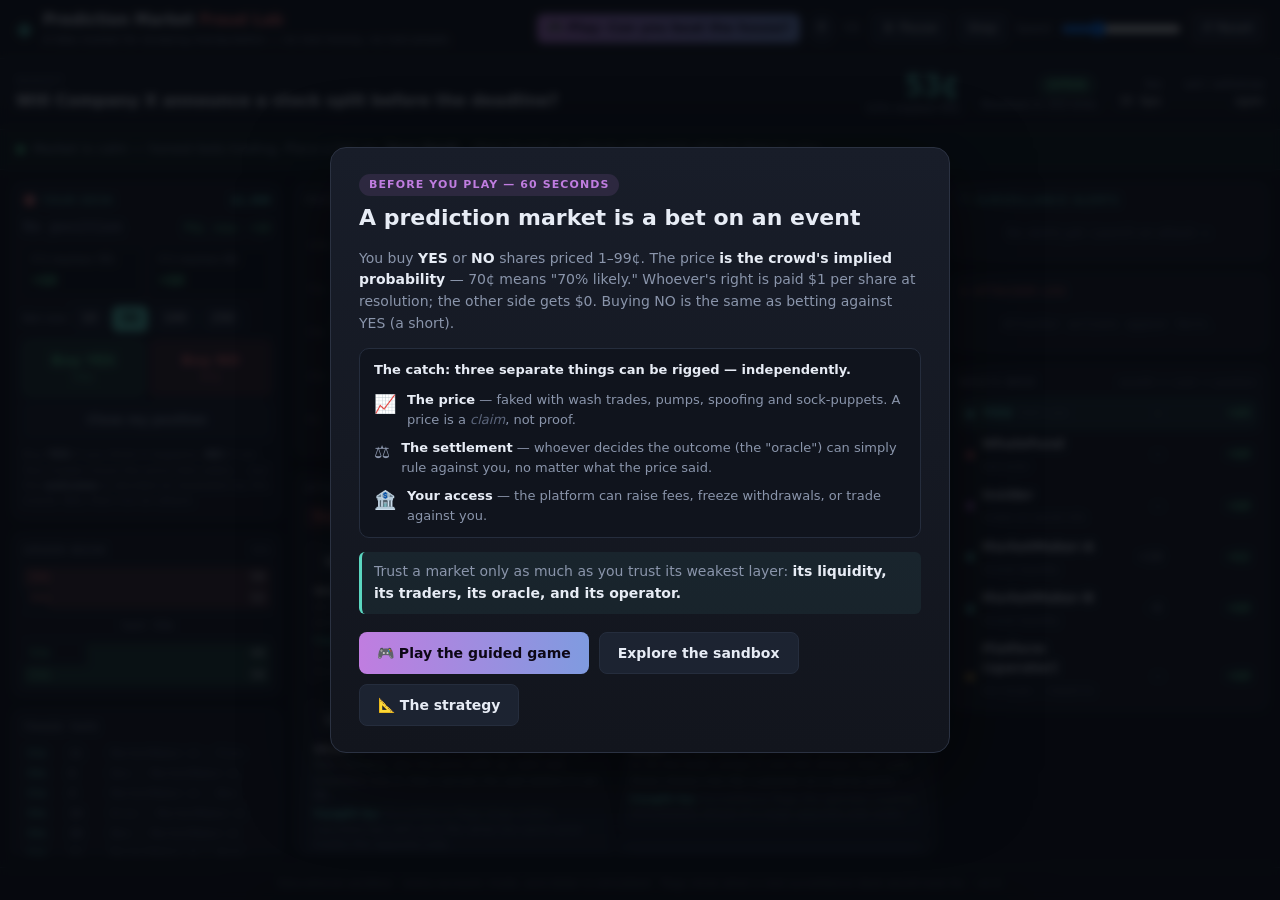
==== commit c10bd46e: "Desk P&L fix + tests, research dossier, relocate Strategy out of header (v1.5) 1. Strategy button: r" ====
--- a/index.html
+++ b/index.html
@@ -4,7 +4,7 @@
   <meta charset="UTF-8">
   <meta name="viewport" content="width=device-width, initial-scale=1.0">
   <title>Prediction Market Fraud Lab</title>
-  <link rel="stylesheet" href="styles.css?v=13">
+  <link rel="stylesheet" href="styles.css?v=15">
 </head>
 <body>
   <header class="topbar">
@@ -19,7 +19,6 @@
       <button id="story-mode" class="story-cta">🎮 Play: Can you beat the house?</button>
       <button id="exit-story" class="warn">✕ Exit story</button>
       <button id="help-btn" title="How this works" aria-label="How this works">?</button>
-      <button id="strategy-btn" title="Optimal strategy (game theory)" aria-label="Optimal strategy">📐 Strategy</button>
       <span class="tickno" id="tickno" title="Simulation tick (time step)">t0</span>
       <button id="pause" aria-label="Pause or resume the simulation">⏸ Pause</button>
       <button id="step" aria-label="Advance one tick">Step</button>
@@ -150,6 +149,7 @@
     </div>
     <div class="coach-actions">
       <button class="story-btn coach-toggle on" id="coach-toggle" title="Toggle live coaching">🎓 Coach: ON</button>
+      <button class="story-btn" id="coach-research" title="Read the source material">📁 Research</button>
       <span class="coach-spacer"></span>
       <button class="story-btn" id="coach-walk">🚶 Walk away</button>
       <button class="story-btn primary" id="coach-lockin">Lock in my bet ▶</button>
@@ -161,6 +161,11 @@
 
   <!-- game-theory strategy primer -->
   <div id="strategy-modal" class="story-modal">
+    <div class="story-card"></div>
+  </div>
+
+  <!-- research dossier -->
+  <div id="research-modal" class="story-modal">
     <div class="story-card"></div>
   </div>
 
@@ -180,6 +185,7 @@
       <div class="story-actions">
         <button class="story-btn primary" id="primer-play">🎮 Play the guided game</button>
         <button class="story-btn" id="primer-explore">Explore the sandbox</button>
+        <button class="story-btn" id="primer-strategy">📐 The strategy</button>
       </div>
     </div>
   </div>
@@ -198,14 +204,14 @@
     <span class="ver" id="ver"></span>
   </footer>
 
-  <script src="js/engine.js?v=13"></script>
-  <script src="js/bots.js?v=13"></script>
-  <script src="js/scenarios.js?v=13"></script>
-  <script src="js/surveillance.js?v=13"></script>
-  <script src="js/story.js?v=13"></script>
-  <script src="js/replay.js?v=13"></script>
-  <script src="js/ui.js?v=13"></script>
-  <script src="js/main.js?v=13"></script>
-  <script src="js/smoketest.js?v=13"></script>
+  <script src="js/engine.js?v=15"></script>
+  <script src="js/bots.js?v=15"></script>
+  <script src="js/scenarios.js?v=15"></script>
+  <script src="js/surveillance.js?v=15"></script>
+  <script src="js/story.js?v=15"></script>
+  <script src="js/replay.js?v=15"></script>
+  <script src="js/ui.js?v=15"></script>
+  <script src="js/main.js?v=15"></script>
+  <script src="js/smoketest.js?v=15"></script>
 </body>
 </html>
--- a/styles.css
+++ b/styles.css
@@ -424,3 +424,18 @@
 .story-pnl.warnclr{color:var(--amber)} .story-pnl.warnclr b{color:var(--amber)}
 .dd-clue:has(> :first-child),.coach-tip{overflow-wrap:anywhere}
 .coach-tip.good{background:rgba(79,209,139,.08);border-color:rgba(79,209,139,.32);color:#7fe0b0}
+
+body.story .deskhint{display:none}
+
+/* strategy modal sits above the primer/finale so it can overlay them */
+#strategy-modal{z-index:80}
+
+/* research dossier */
+#research-modal{z-index:80}
+.research-h{font-size:16px;margin:6px 0 4px}
+.research-note{font-size:12.5px;color:var(--dim);line-height:1.5;margin-bottom:12px}
+.research-list{display:flex;flex-direction:column;gap:8px;max-height:52vh;overflow:auto}
+.research-item{display:flex;gap:11px;align-items:flex-start;background:#10141d;border:1px solid var(--line);border-radius:8px;padding:10px 12px}
+.ri-ico{font-size:18px;flex:0 0 auto;line-height:1.2}
+.ri-src{font-size:11px;color:var(--dimmer);text-transform:uppercase;letter-spacing:.04em;margin-bottom:2px}
+.ri-text{font-size:13px;color:var(--ink);line-height:1.45}
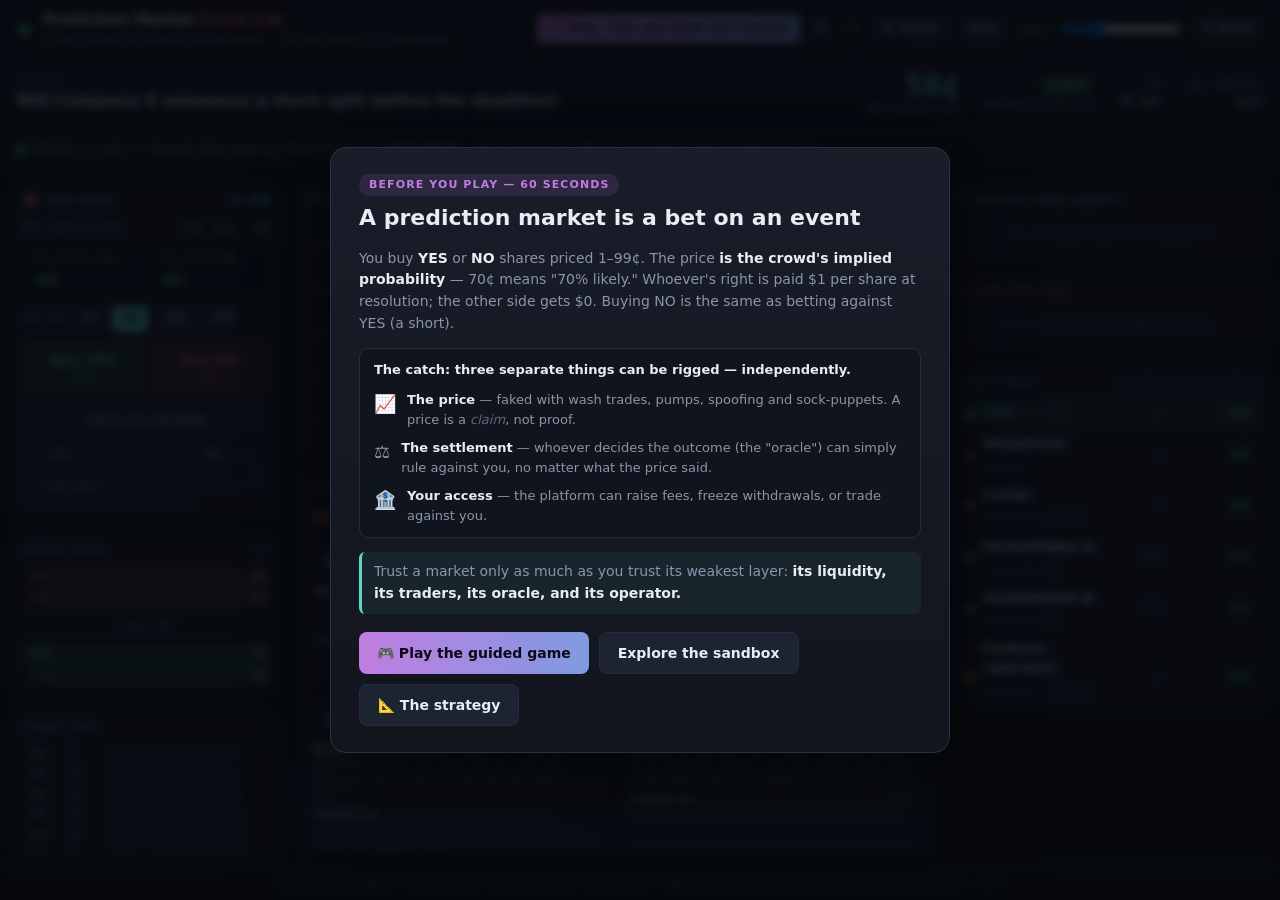
==== commit 2c10f6a1: "Clarify the lock-in (you can already trade freely first); fix flaky close test (v1.7) The desk alrea" ====
--- a/index.html
+++ b/index.html
@@ -4,7 +4,7 @@
   <meta charset="UTF-8">
   <meta name="viewport" content="width=device-width, initial-scale=1.0">
   <title>Prediction Market Fraud Lab</title>
-  <link rel="stylesheet" href="styles.css?v=15">
+  <link rel="stylesheet" href="styles.css?v=17">
 </head>
 <body>
   <header class="topbar">
@@ -152,7 +152,7 @@
       <button class="story-btn" id="coach-research" title="Read the source material">📁 Research</button>
       <span class="coach-spacer"></span>
       <button class="story-btn" id="coach-walk">🚶 Walk away</button>
-      <button class="story-btn primary" id="coach-lockin">Lock in my bet ▶</button>
+      <button class="story-btn primary" id="coach-lockin" title="Commit your current position and let the market resolve. You can place multiple trades before this.">Lock in &amp; resolve ▶</button>
     </div>
   </div>
   <div id="story-modal" class="story-modal">
@@ -204,14 +204,14 @@
     <span class="ver" id="ver"></span>
   </footer>
 
-  <script src="js/engine.js?v=15"></script>
-  <script src="js/bots.js?v=15"></script>
-  <script src="js/scenarios.js?v=15"></script>
-  <script src="js/surveillance.js?v=15"></script>
-  <script src="js/story.js?v=15"></script>
-  <script src="js/replay.js?v=15"></script>
-  <script src="js/ui.js?v=15"></script>
-  <script src="js/main.js?v=15"></script>
-  <script src="js/smoketest.js?v=15"></script>
+  <script src="js/engine.js?v=17"></script>
+  <script src="js/bots.js?v=17"></script>
+  <script src="js/scenarios.js?v=17"></script>
+  <script src="js/surveillance.js?v=17"></script>
+  <script src="js/story.js?v=17"></script>
+  <script src="js/replay.js?v=17"></script>
+  <script src="js/ui.js?v=17"></script>
+  <script src="js/main.js?v=17"></script>
+  <script src="js/smoketest.js?v=17"></script>
 </body>
 </html>
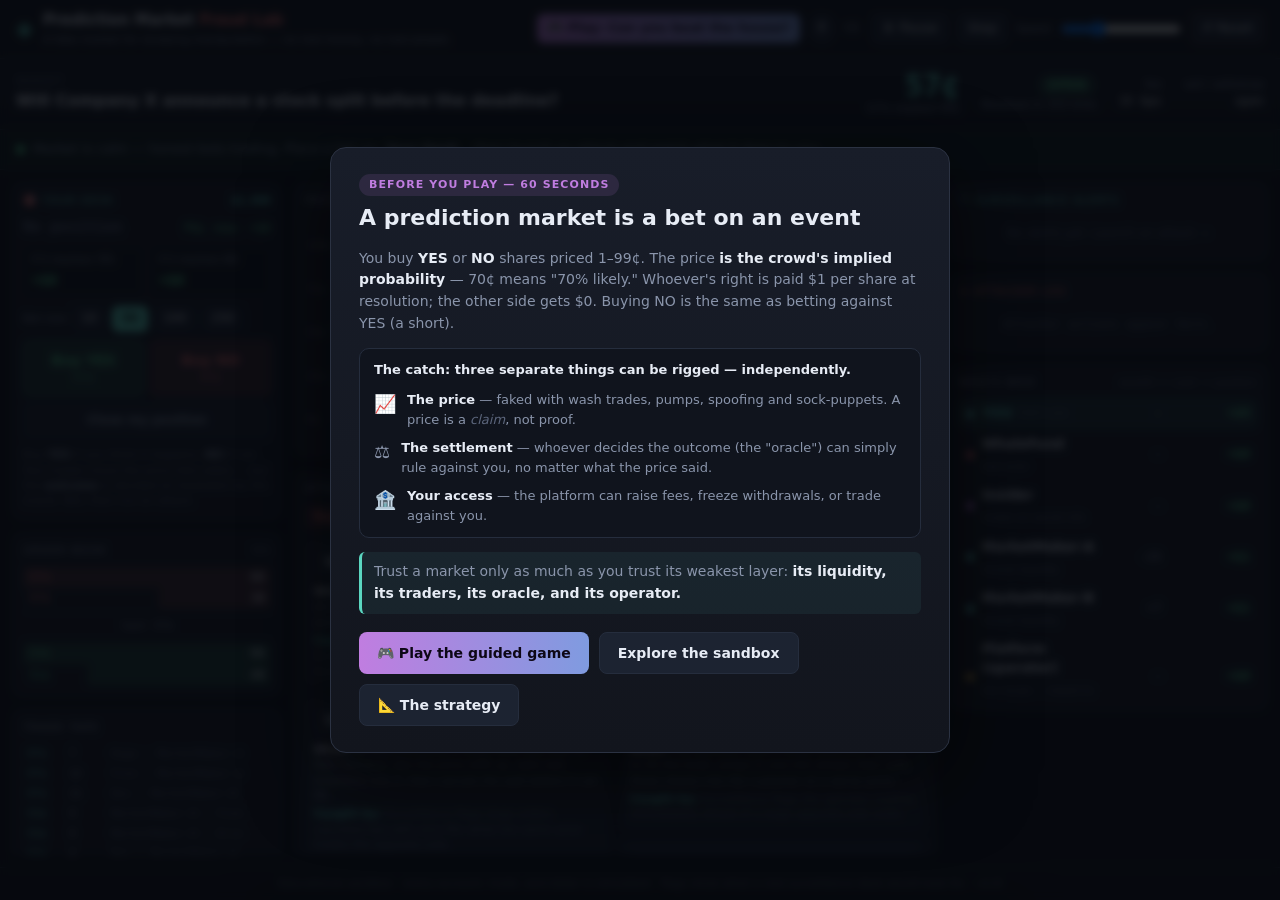
==== commit 2c56576d: "Fix Attack Console collapsing when the lesson card is shown (v1.8) .console used flex:1, so it grew " ====
--- a/index.html
+++ b/index.html
@@ -4,7 +4,7 @@
   <meta charset="UTF-8">
   <meta name="viewport" content="width=device-width, initial-scale=1.0">
   <title>Prediction Market Fraud Lab</title>
-  <link rel="stylesheet" href="styles.css?v=17">
+  <link rel="stylesheet" href="styles.css?v=18">
 </head>
 <body>
   <header class="topbar">
@@ -204,14 +204,14 @@
     <span class="ver" id="ver"></span>
   </footer>
 
-  <script src="js/engine.js?v=17"></script>
-  <script src="js/bots.js?v=17"></script>
-  <script src="js/scenarios.js?v=17"></script>
-  <script src="js/surveillance.js?v=17"></script>
-  <script src="js/story.js?v=17"></script>
-  <script src="js/replay.js?v=17"></script>
-  <script src="js/ui.js?v=17"></script>
-  <script src="js/main.js?v=17"></script>
-  <script src="js/smoketest.js?v=17"></script>
+  <script src="js/engine.js?v=18"></script>
+  <script src="js/bots.js?v=18"></script>
+  <script src="js/scenarios.js?v=18"></script>
+  <script src="js/surveillance.js?v=18"></script>
+  <script src="js/story.js?v=18"></script>
+  <script src="js/replay.js?v=18"></script>
+  <script src="js/ui.js?v=18"></script>
+  <script src="js/main.js?v=18"></script>
+  <script src="js/smoketest.js?v=18"></script>
 </body>
 </html>
--- a/styles.css
+++ b/styles.css
@@ -141,8 +141,10 @@
 .chartpanel{flex:0 0 auto}
 #chart{width:100%;height:230px;display:block}
 
-/* console */
-.console{flex:1;overflow:auto}
+/* console — natural height; the center column scrolls (never squeeze it to
+   near-zero when the lesson card is present) */
+.console{flex:0 0 auto}
+.lesson-card{flex:0 0 auto}
 .cats{display:grid;grid-template-columns:1fr 1fr;gap:12px}
 .cathead{font-weight:700;font-size:12px;padding:4px 8px;border-radius:6px;margin-bottom:8px;display:inline-block}
 .cathead.trade{background:rgba(239,111,108,.15);color:var(--red)}
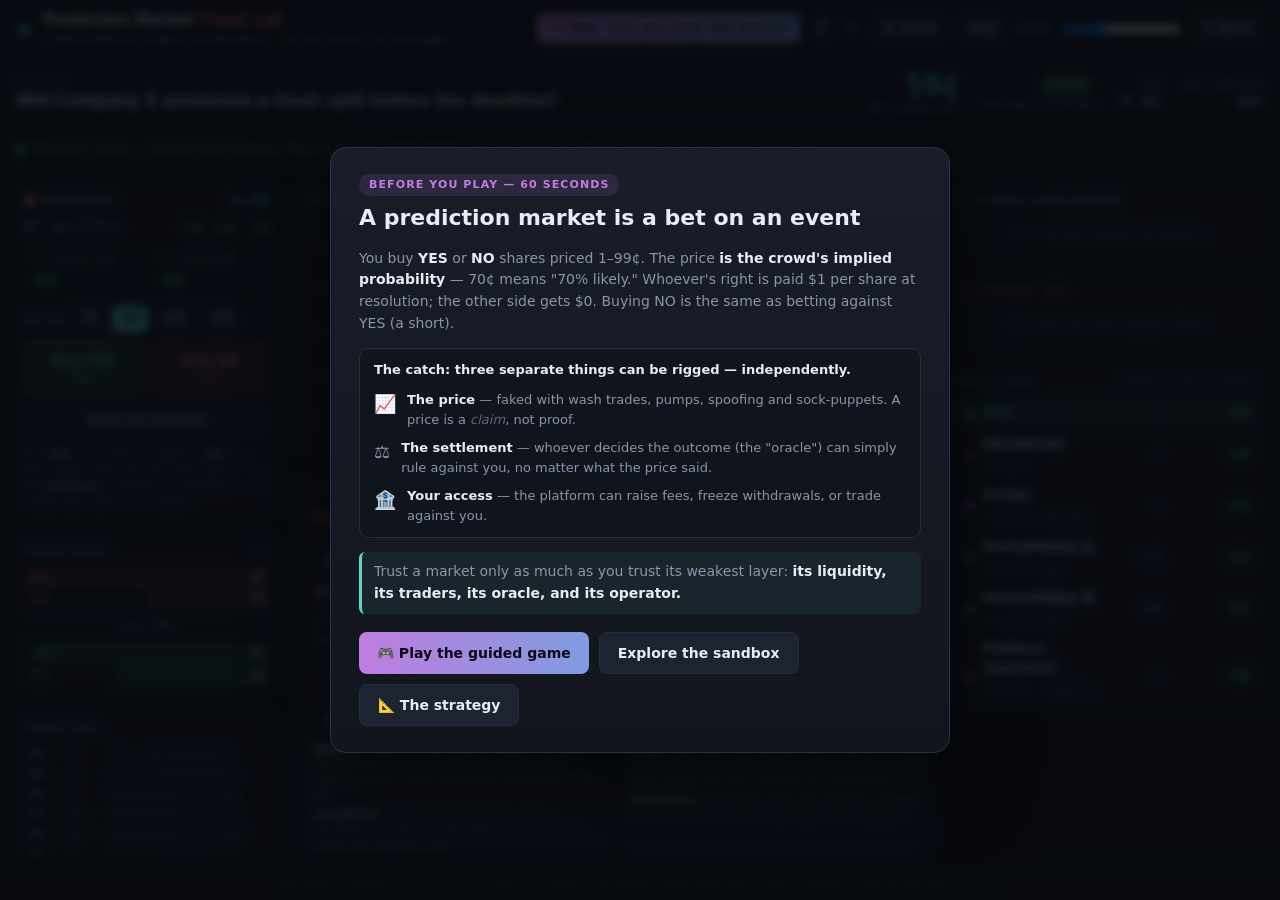
==== commit 97b3a8ec: "Banner: show 'aftermath' state so it stays consistent after an attack ends (v1.9) The narration bann" ====
--- a/index.html
+++ b/index.html
@@ -4,7 +4,7 @@
   <meta charset="UTF-8">
   <meta name="viewport" content="width=device-width, initial-scale=1.0">
   <title>Prediction Market Fraud Lab</title>
-  <link rel="stylesheet" href="styles.css?v=18">
+  <link rel="stylesheet" href="styles.css?v=19">
 </head>
 <body>
   <header class="topbar">
@@ -204,14 +204,14 @@
     <span class="ver" id="ver"></span>
   </footer>
 
-  <script src="js/engine.js?v=18"></script>
-  <script src="js/bots.js?v=18"></script>
-  <script src="js/scenarios.js?v=18"></script>
-  <script src="js/surveillance.js?v=18"></script>
-  <script src="js/story.js?v=18"></script>
-  <script src="js/replay.js?v=18"></script>
-  <script src="js/ui.js?v=18"></script>
-  <script src="js/main.js?v=18"></script>
-  <script src="js/smoketest.js?v=18"></script>
+  <script src="js/engine.js?v=19"></script>
+  <script src="js/bots.js?v=19"></script>
+  <script src="js/scenarios.js?v=19"></script>
+  <script src="js/surveillance.js?v=19"></script>
+  <script src="js/story.js?v=19"></script>
+  <script src="js/replay.js?v=19"></script>
+  <script src="js/ui.js?v=19"></script>
+  <script src="js/main.js?v=19"></script>
+  <script src="js/smoketest.js?v=19"></script>
 </body>
 </html>
--- a/styles.css
+++ b/styles.css
@@ -441,3 +441,8 @@
 .ri-ico{font-size:18px;flex:0 0 auto;line-height:1.2}
 .ri-src{font-size:11px;color:var(--dimmer);text-transform:uppercase;letter-spacing:.04em;margin-bottom:2px}
 .ri-text{font-size:13px;color:var(--ink);line-height:1.45}
+
+/* banner: attack finished but its breakdown is still on screen */
+.banner.aftermath{background:rgba(224,179,65,.08);color:var(--dim)}
+.banner.aftermath b{color:var(--ink)}
+.banner.aftermath .pdot{background:var(--amber);animation:none;box-shadow:none}
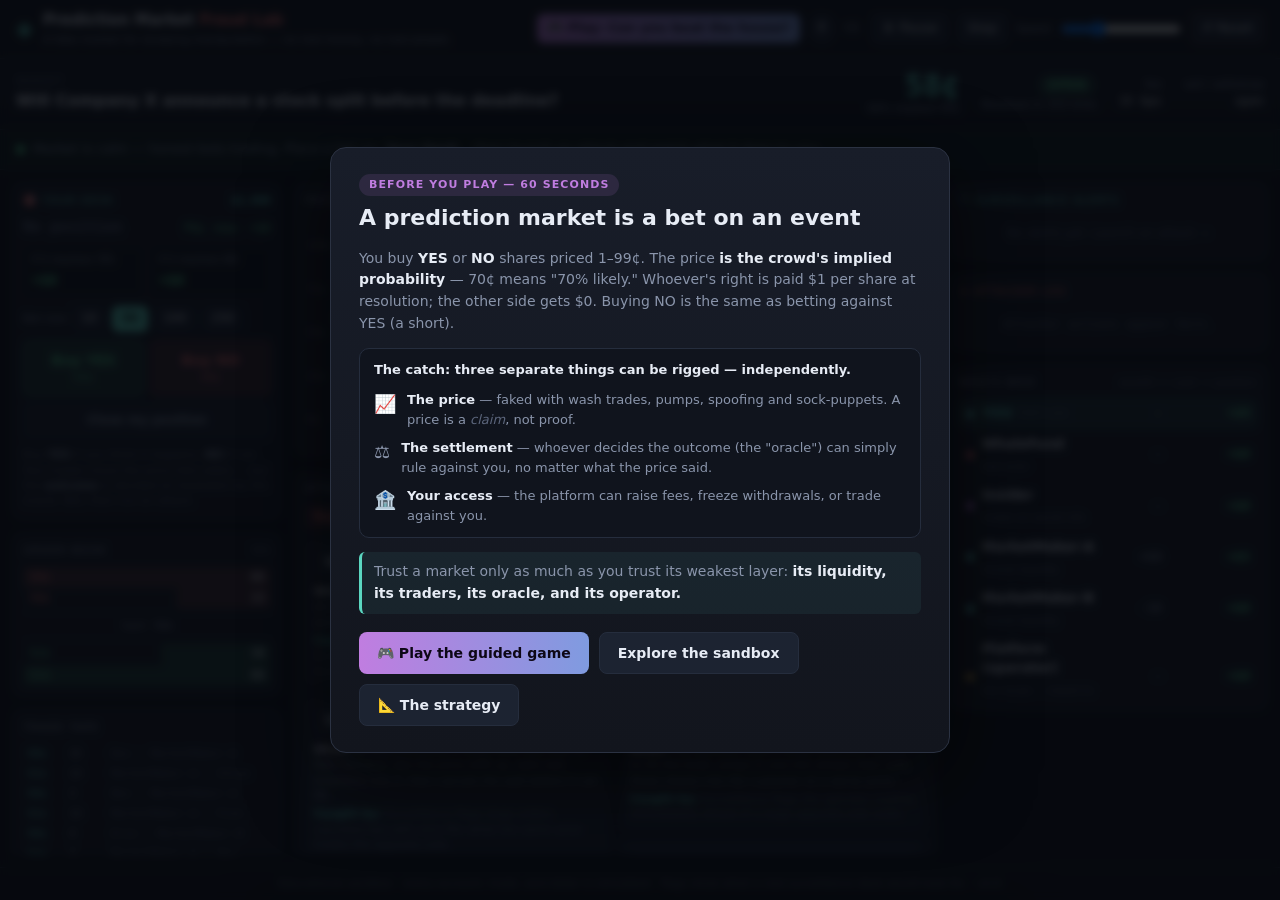
==== commit 224c23bc: "Sandbox: one-shot attacks auto-return to calm after a readable aftermath (v2.0) Root cause of 'a sce" ====
--- a/index.html
+++ b/index.html
@@ -4,7 +4,7 @@
   <meta charset="UTF-8">
   <meta name="viewport" content="width=device-width, initial-scale=1.0">
   <title>Prediction Market Fraud Lab</title>
-  <link rel="stylesheet" href="styles.css?v=19">
+  <link rel="stylesheet" href="styles.css?v=20">
 </head>
 <body>
   <header class="topbar">
@@ -204,14 +204,14 @@
     <span class="ver" id="ver"></span>
   </footer>
 
-  <script src="js/engine.js?v=19"></script>
-  <script src="js/bots.js?v=19"></script>
-  <script src="js/scenarios.js?v=19"></script>
-  <script src="js/surveillance.js?v=19"></script>
-  <script src="js/story.js?v=19"></script>
-  <script src="js/replay.js?v=19"></script>
-  <script src="js/ui.js?v=19"></script>
-  <script src="js/main.js?v=19"></script>
-  <script src="js/smoketest.js?v=19"></script>
+  <script src="js/engine.js?v=20"></script>
+  <script src="js/bots.js?v=20"></script>
+  <script src="js/scenarios.js?v=20"></script>
+  <script src="js/surveillance.js?v=20"></script>
+  <script src="js/story.js?v=20"></script>
+  <script src="js/replay.js?v=20"></script>
+  <script src="js/ui.js?v=20"></script>
+  <script src="js/main.js?v=20"></script>
+  <script src="js/smoketest.js?v=20"></script>
 </body>
 </html>
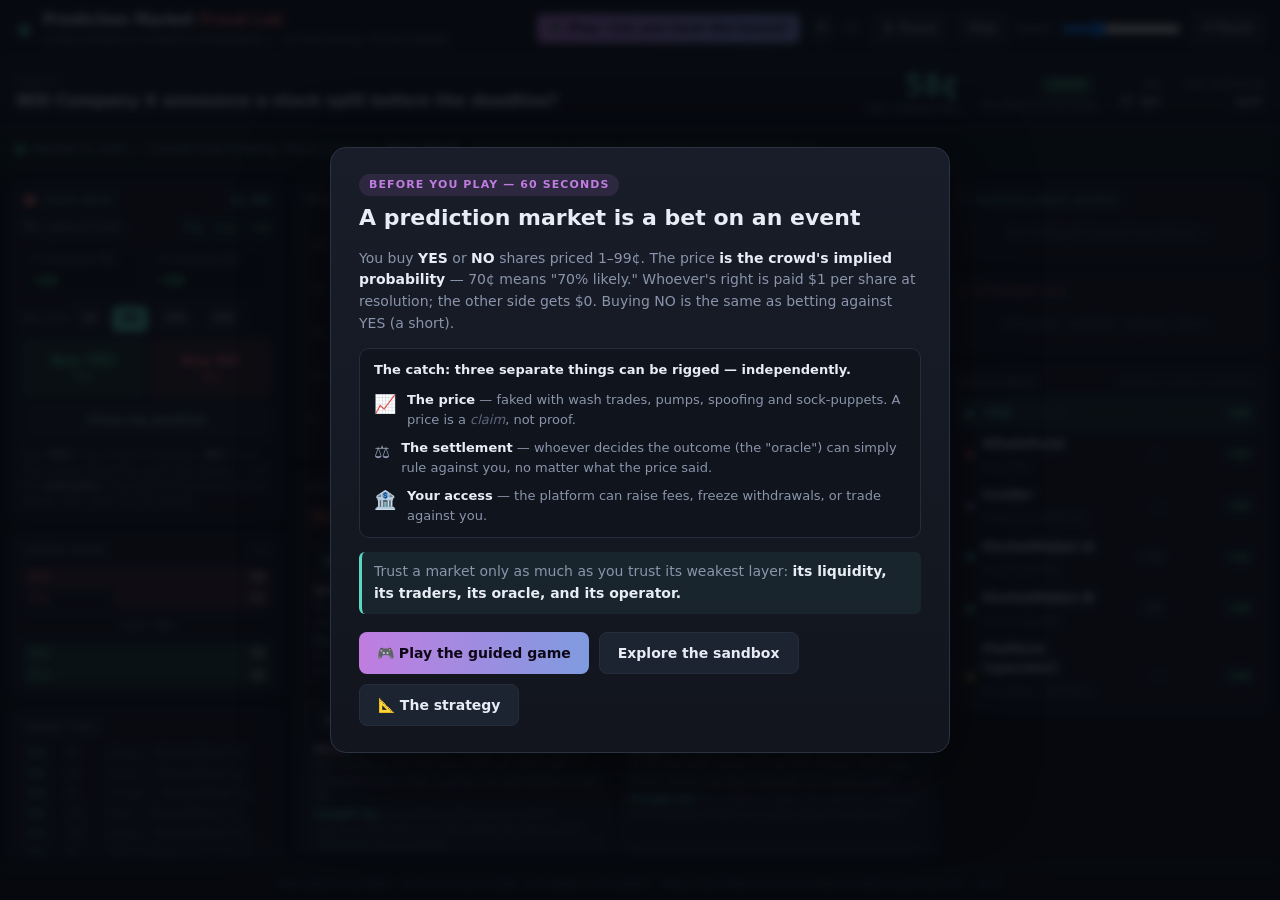
==== commit 31ff31db: "Responsive: mobile layout for phones (v2.2) Many visitors will arrive from a LinkedIn post on mobile" ====
--- a/index.html
+++ b/index.html
@@ -4,7 +4,7 @@
   <meta charset="UTF-8">
   <meta name="viewport" content="width=device-width, initial-scale=1.0">
   <title>Prediction Market Fraud Lab</title>
-  <link rel="stylesheet" href="styles.css?v=20">
+  <link rel="stylesheet" href="styles.css?v=22">
 </head>
 <body>
   <header class="topbar">
@@ -204,14 +204,14 @@
     <span class="ver" id="ver"></span>
   </footer>
 
-  <script src="js/engine.js?v=20"></script>
-  <script src="js/bots.js?v=20"></script>
-  <script src="js/scenarios.js?v=20"></script>
-  <script src="js/surveillance.js?v=20"></script>
-  <script src="js/story.js?v=20"></script>
-  <script src="js/replay.js?v=20"></script>
-  <script src="js/ui.js?v=20"></script>
-  <script src="js/main.js?v=20"></script>
-  <script src="js/smoketest.js?v=20"></script>
+  <script src="js/engine.js?v=22"></script>
+  <script src="js/bots.js?v=22"></script>
+  <script src="js/scenarios.js?v=22"></script>
+  <script src="js/surveillance.js?v=22"></script>
+  <script src="js/story.js?v=22"></script>
+  <script src="js/replay.js?v=22"></script>
+  <script src="js/ui.js?v=22"></script>
+  <script src="js/main.js?v=22"></script>
+  <script src="js/smoketest.js?v=22"></script>
 </body>
 </html>
--- a/styles.css
+++ b/styles.css
@@ -446,3 +446,54 @@
 .banner.aftermath{background:rgba(224,179,65,.08);color:var(--dim)}
 .banner.aftermath b{color:var(--ink)}
 .banner.aftermath .pdot{background:var(--amber);animation:none;box-shadow:none}
+
+/* ============================ MOBILE (phones) ============================ */
+html,body{max-width:100%;overflow-x:hidden}
+
+@media (max-width:640px){
+  /* header: brand on top, controls wrap onto their own full-width row */
+  .topbar{flex-wrap:wrap;gap:8px;padding:8px 12px}
+  .logo{font-size:18px}
+  .btitle{font-size:14px}
+  .bsub{display:none}                 /* save vertical space on phones */
+  .controls{order:3;width:100%;flex-wrap:wrap;gap:6px;justify-content:flex-start}
+  #step,.speed-label{display:none}     /* declutter — Pause/Reset/Speed are enough */
+  #speed{width:96px}
+  .tickno{font-size:11px}
+  .story-cta{font-size:12px;padding:7px 12px}
+
+  /* market bar: stack the question above left-aligned stats (no more clipping) */
+  .marketbar{flex-direction:column;align-items:stretch;gap:10px;padding:10px 12px}
+  .mqtext{font-size:15px}
+  .mstats{gap:16px 20px;flex-wrap:wrap;justify-content:flex-start;width:100%}
+  .stat{text-align:left}
+  .stat .big{font-size:26px}
+
+  .banner{font-size:12px;padding:9px 12px}
+
+  /* content */
+  .grid{padding:10px;gap:10px}
+  #chart{height:180px}
+  .lesson-grid{grid-template-columns:1fr}
+
+  /* modals: tighter padding, smaller headings, comfortable scroll */
+  .story-modal{padding:10px}
+  .story-card{padding:18px 15px;border-radius:12px;max-height:94vh}
+  .story-card h2{font-size:18px;line-height:1.25}
+  .story-q,.research-h{font-size:14px}
+  .story-actions .story-btn{flex:1 1 auto}
+
+  /* coach bar: full-width sheet; actions wrap; lock-in gets its own row */
+  .story-coach{left:0;width:100%;transform:translateY(120%);border-radius:14px 14px 0 0;padding:10px 12px;gap:8px}
+  .story-coach.show{transform:translateY(0)}
+  .coach-spacer{display:none}
+  .coach-actions{flex-wrap:wrap;gap:6px}
+  .coach-actions .story-btn{flex:1 1 auto;font-size:12px;padding:9px 10px}
+  #coach-lockin{flex:1 1 100%}
+  /* leave room so the fixed coach sheet never hides the desk/tape */
+  body.story .grid{padding-bottom:210px}
+
+  /* touch targets */
+  .controls button,.tb,.qbtn,.story-btn,.dd-btn,.rchip{min-height:38px}
+  .qbtn{padding:6px 12px}
+}
